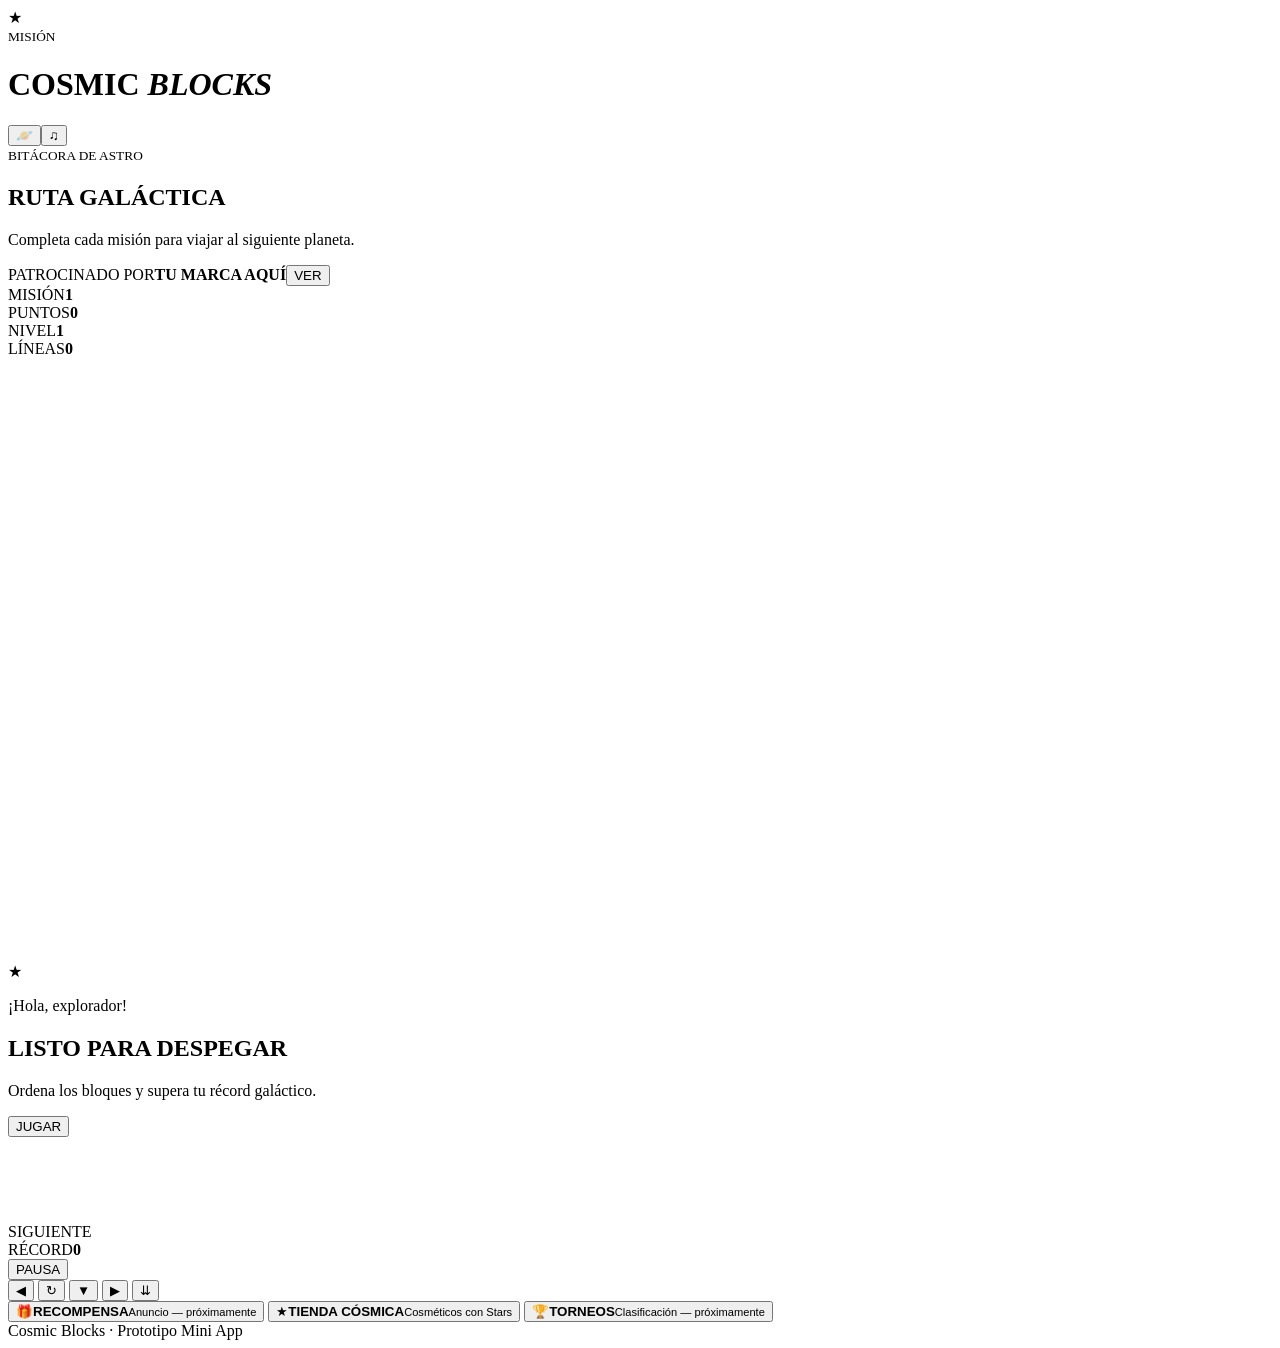
==== index.html @ 11ac59af "feat: add index.html for Cosmic Blocks Mini App" ====
<!doctype html>
<html lang="es">
<head>
  <meta charset="UTF-8" />
  <meta name="viewport" content="width=device-width,initial-scale=1,viewport-fit=cover,user-scalable=no" />
  <meta name="theme-color" content="#09051d" />
  <title>Cosmic Blocks</title>
  <script src="https://telegram.org/js/telegram-web-app.js?63"></script>
  <link rel="stylesheet" href="styles.css" />
</head>
<body>
  <div class="stars" aria-hidden="true"></div>
  <main class="app-shell">
    <header class="topbar">
      <div class="brand">
        <div class="mascot" aria-label="Astro, mascota de Cosmic Blocks"><span>★</span></div>
        <div><small>MISIÓN</small><h1>COSMIC <em>BLOCKS</em></h1></div>
      </div>
      <div class="header-actions"><button id="mapButton" class="icon-button" aria-label="Ver mapa galáctico">🪐</button><button id="soundButton" class="icon-button" aria-label="Activar o silenciar sonido">♫</button></div>
    </header>

    <section id="mapScreen" class="map-screen">
      <div class="map-heading"><small>BITÁCORA DE ASTRO</small><h2>RUTA GALÁCTICA</h2><p>Completa cada misión para viajar al siguiente planeta.</p></div>
      <div id="missionPath" class="mission-path" aria-label="Selección de misiones"></div>
    </section>

    <div id="gameScreen" class="game-screen hidden">

    <section class="sponsor" aria-label="Patrocinador">
      <span>PATROCINADO POR</span><strong>TU MARCA AQUÍ</strong><button id="sponsorButton">VER</button>
    </section>

    <section class="game-layout">
      <aside class="stats left-panel">
        <article><span>MISIÓN</span><strong id="missionNumber">1</strong></article>
        <article><span>PUNTOS</span><strong id="score">0</strong></article>
        <article><span>NIVEL</span><strong id="level">1</strong></article>
        <article><span>LÍNEAS</span><strong id="lines">0</strong></article>
      </aside>

      <div class="board-wrap">
        <canvas id="game" width="300" height="600" aria-label="Tablero de Cosmic Blocks"></canvas>
        <div id="overlay" class="overlay">
          <div class="overlay-mascot">★</div>
          <p id="welcome">¡Hola, explorador!</p>
          <h2 id="overlayTitle">LISTO PARA DESPEGAR</h2>
          <p id="overlayText">Ordena los bloques y supera tu récord galáctico.</p>
          <button id="startButton" class="primary">JUGAR</button>
        </div>
        <div id="combo" class="combo" aria-live="polite"></div>
      </div>

      <aside class="right-panel">
        <article class="next-card"><span>SIGUIENTE</span><canvas id="next" width="100" height="100"></canvas></article>
        <article><span>RÉCORD</span><strong id="highScore">0</strong></article>
        <button id="pauseButton" class="secondary">PAUSA</button>
      </aside>
    </section>

    <nav class="touch-controls" aria-label="Controles del juego">
      <button data-action="left" aria-label="Mover a la izquierda">◀</button>
      <button data-action="rotate" aria-label="Girar">↻</button>
      <button data-action="down" aria-label="Bajar">▼</button>
      <button data-action="right" aria-label="Mover a la derecha">▶</button>
      <button data-action="drop" class="drop" aria-label="Caída rápida">⇊</button>
    </nav>

    <section class="economy">
      <button id="rewardButton"><span>🎁</span><b>RECOMPENSA</b><small>Anuncio — próximamente</small></button>
      <button id="shopButton"><span>★</span><b>TIENDA CÓSMICA</b><small>Cosméticos con Stars</small></button>
      <button id="tournamentButton"><span>🏆</span><b>TORNEOS</b><small>Clasificación — próximamente</small></button>
    </section>
    </div>
    <footer>Cosmic Blocks · Prototipo Mini App</footer>
  </main>
  <script src="app.js"></script>
</body>
</html>
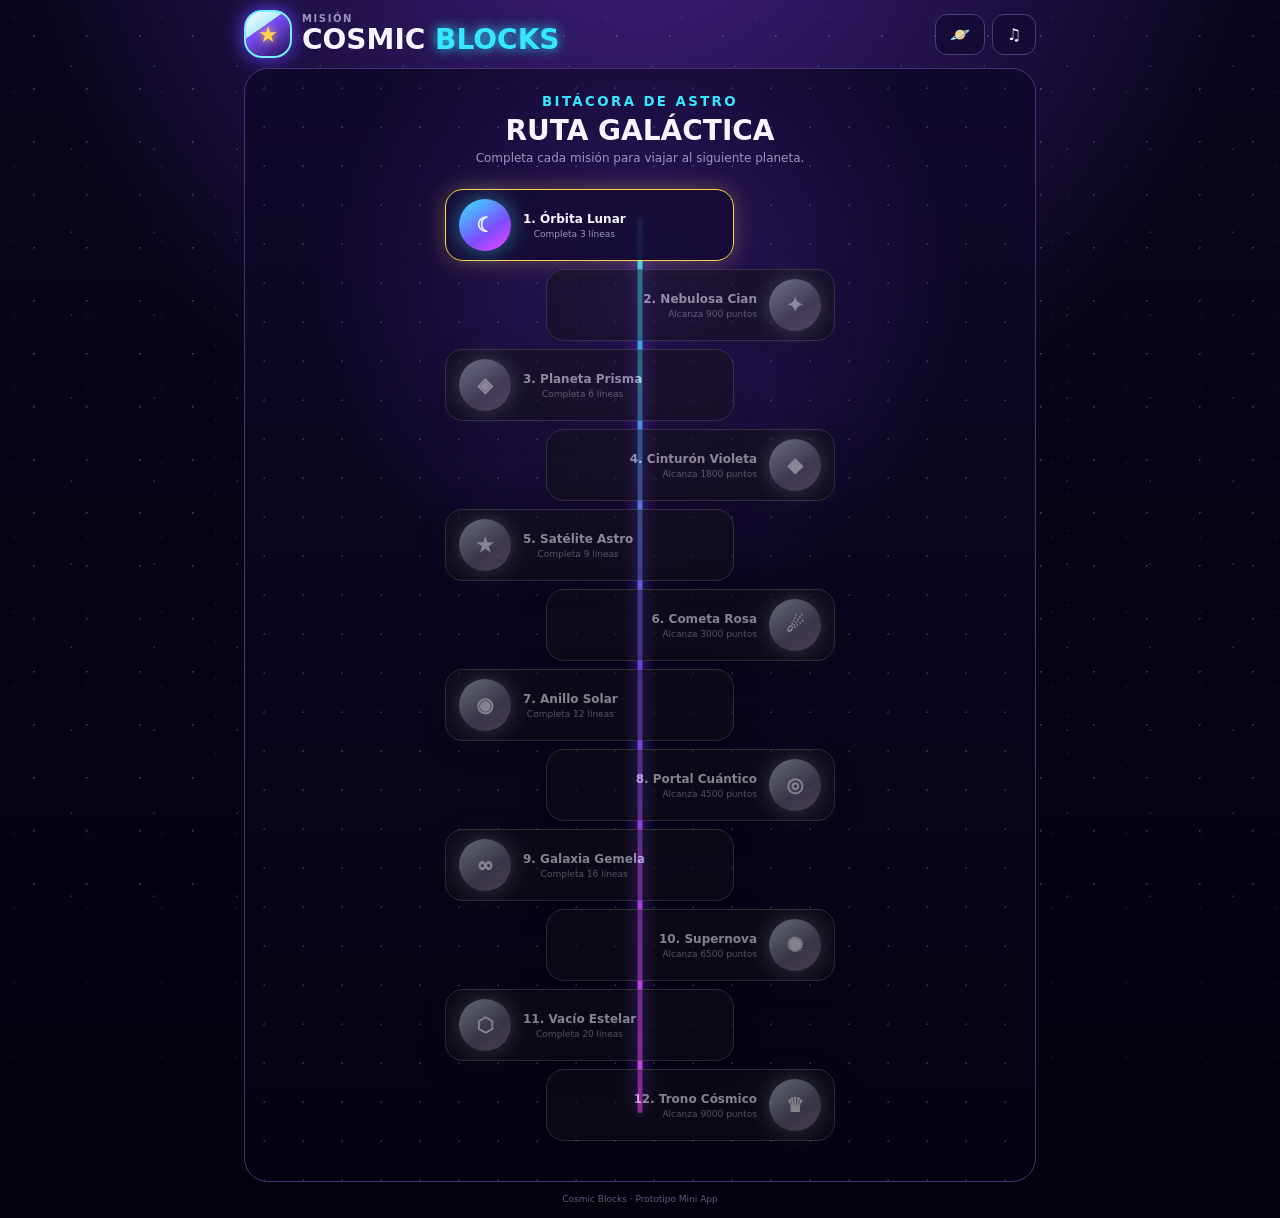
==== commit d72a8b24: "feat: label Astro merchandise shop" ====
--- a/index.html
+++ b/index.html
@@ -67,7 +67,7 @@
 
     <section class="economy">
       <button id="rewardButton"><span>🎁</span><b>RECOMPENSA</b><small>Anuncio — próximamente</small></button>
-      <button id="shopButton"><span>★</span><b>TIENDA CÓSMICA</b><small>Cosméticos con Stars</small></button>
+      <button id="shopButton"><span>★</span><b>MERCH DE ASTRO</b><small>Redbubble · productos físicos</small></button>
       <button id="tournamentButton"><span>🏆</span><b>TORNEOS</b><small>Clasificación — próximamente</small></button>
     </section>
     </div>
--- a/styles.css
+++ b/styles.css
@@ -0,0 +1,20 @@
+:root{--bg:#070314;--panel:rgba(20,11,52,.78);--cyan:#36e8ff;--pink:#f347ff;--violet:#7c4dff;--gold:#ffd34d;--text:#f7f4ff;--muted:#9d94bd;--safe-top:env(safe-area-inset-top);--safe-bottom:env(safe-area-inset-bottom)}
+*{box-sizing:border-box;-webkit-tap-highlight-color:transparent}
+html,body{margin:0;min-height:100%;background:var(--bg);color:var(--text);font-family:Inter,ui-rounded,"Arial Rounded MT Bold",system-ui,sans-serif;overflow-x:hidden}
+body{background:radial-gradient(circle at 50% -10%,#402080 0,transparent 42%),linear-gradient(#09051d,#04020c);touch-action:manipulation}
+.stars,.stars:before,.stars:after{position:fixed;inset:0;pointer-events:none;content:"";background-image:radial-gradient(#fff 1px,transparent 1px),radial-gradient(#56ddff 1px,transparent 1px);background-size:53px 53px,83px 83px;background-position:7px 9px,30px 25px;opacity:.2;animation:drift 28s linear infinite}
+.stars:before{transform:scale(1.4);opacity:.18;animation-duration:45s}.stars:after{transform:scale(.7);opacity:.35;animation-duration:19s}
+@keyframes drift{to{background-position:7px 809px,30px 625px}}
+.app-shell{position:relative;width:min(100%,820px);margin:auto;padding:calc(10px + var(--safe-top)) 14px calc(14px + var(--safe-bottom))}
+.topbar,.brand,.sponsor,.game-layout,.touch-controls,.economy{display:flex;align-items:center}.topbar{justify-content:space-between;margin-bottom:10px}.brand{gap:10px}.brand small,.stats span,.right-panel span,.next-card>span{display:block;color:var(--muted);font-weight:800;font-size:10px;letter-spacing:.16em}.brand h1{font-size:clamp(18px,4vw,28px);line-height:1;margin:2px 0}.brand em{color:var(--cyan);font-style:normal;text-shadow:0 0 12px #2dd9ff}
+.mascot{display:grid;place-items:center;width:48px;height:48px;border-radius:18px;background:linear-gradient(145deg,#fff,#b7ebff 35%,#7b4dff 36%,#261251);border:2px solid #74edff;box-shadow:0 0 20px #5f43ff}.mascot span{color:var(--gold);font-size:22px;text-shadow:0 0 10px var(--gold)}
+button{font:inherit;color:inherit;border:0;cursor:pointer}.icon-button,.secondary{background:var(--panel);border:1px solid #4d3c7c;border-radius:12px;padding:10px 14px}.sponsor{justify-content:center;gap:10px;padding:7px 10px;margin-bottom:10px;border:1px solid #4d3c7c;border-radius:12px;background:linear-gradient(90deg,rgba(124,77,255,.18),rgba(54,232,255,.1));font-size:10px}.sponsor span{color:var(--muted)}.sponsor strong{letter-spacing:.1em}.sponsor button{margin-left:auto;background:#352268;border-radius:8px;padding:5px 9px;font-size:9px}
+.game-layout{justify-content:center;align-items:flex-start;gap:10px}.stats,.right-panel{display:grid;gap:9px;width:100px}.stats article,.right-panel article{padding:12px 9px;border:1px solid #40336a;border-radius:14px;background:var(--panel);box-shadow:inset 0 0 20px rgba(110,59,255,.08)}.stats strong,.right-panel strong{display:block;margin-top:4px;font-size:20px;color:#fff}.stats article:first-child strong{color:var(--cyan)}
+.board-wrap{position:relative;border-radius:14px;padding:4px;background:linear-gradient(145deg,var(--cyan),var(--violet),var(--pink));box-shadow:0 0 34px rgba(92,63,255,.45)}#game{display:block;width:min(42vw,300px);height:auto;aspect-ratio:1/2;background:rgba(3,2,15,.94);border-radius:10px}.next-card{text-align:center}.next-card canvas{width:72px;height:72px}.secondary{font-size:11px;font-weight:900;letter-spacing:.08em}
+.overlay{position:absolute;inset:4px;display:flex;flex-direction:column;align-items:center;justify-content:center;text-align:center;padding:22px;background:rgba(5,2,20,.86);backdrop-filter:blur(8px);border-radius:10px;z-index:3}.overlay.hidden{display:none}.overlay-mascot{display:grid;place-items:center;width:68px;height:68px;border-radius:24px;background:linear-gradient(145deg,#5eeaff,#784aff 55%,#f34dff);font-size:34px;color:var(--gold);box-shadow:0 0 30px #7049ff}.overlay h2{margin:10px 0 4px;font-size:clamp(18px,4vw,30px);line-height:1}.overlay p{margin:6px 0;color:#c9c2df;font-size:12px}.primary{margin-top:14px;padding:12px 28px;border-radius:12px;background:linear-gradient(90deg,#28dfff,#8c51ff);font-weight:950;letter-spacing:.13em;box-shadow:0 8px 28px rgba(61,210,255,.3)}.combo{position:absolute;left:50%;top:43%;transform:translate(-50%,-50%) scale(.6);font-size:28px;font-weight:950;color:var(--gold);text-shadow:0 0 18px #ff5dcb;opacity:0;pointer-events:none}.combo.show{animation:combo .8s ease-out}@keyframes combo{35%{opacity:1;transform:translate(-50%,-50%) scale(1.2)}100%{opacity:0;transform:translate(-50%,-80%) scale(1)}}
+.touch-controls{justify-content:center;gap:8px;margin:12px auto}.touch-controls button{width:52px;height:48px;border-radius:14px;border:1px solid #554181;background:linear-gradient(#24164f,#130b31);font-size:20px;box-shadow:0 5px 0 #09051b}.touch-controls button:active{transform:translateY(3px);box-shadow:0 2px 0 #09051b}.touch-controls .drop{color:var(--gold);border-color:#8f7128}
+.economy{gap:8px;justify-content:center}.economy button{display:grid;grid-template-columns:30px 1fr;text-align:left;align-items:center;width:31%;min-height:56px;padding:8px;border:1px solid #43356c;border-radius:13px;background:var(--panel)}.economy button>span{grid-row:1/3;font-size:20px}.economy b{font-size:10px;letter-spacing:.04em}.economy small{font-size:8px;color:var(--muted)}footer{text-align:center;color:#625a7b;font-size:9px;margin-top:12px}
+@media(max-width:560px){.app-shell{padding-left:8px;padding-right:8px}.game-layout{gap:5px}.stats,.right-panel{width:72px}.stats article,.right-panel article{padding:8px 5px}.stats strong,.right-panel strong{font-size:14px}.next-card canvas{width:58px;height:58px}#game{width:min(54vw,270px)}.touch-controls{gap:5px}.touch-controls button{width:46px;height:44px}.economy{overflow-x:auto;justify-content:flex-start}.economy button{min-width:145px}.sponsor{font-size:8px}}
+@media(prefers-reduced-motion:reduce){*{animation-duration:.01ms!important;animation-iteration-count:1!important}}
+.header-actions{display:flex;gap:7px}.hidden{display:none!important}
+.map-screen{position:relative;min-height:680px;margin-top:8px;padding:22px 12px 40px;border:1px solid #463374;border-radius:24px;overflow:hidden;background:radial-gradient(circle at 50% 20%,rgba(81,44,160,.45),transparent 33%),linear-gradient(180deg,rgba(16,8,44,.95),rgba(5,3,18,.95))}.map-screen:before{content:"";position:absolute;inset:0;background-image:radial-gradient(#fff 1px,transparent 1px);background-size:39px 39px;opacity:.16}.map-heading{position:relative;text-align:center}.map-heading small{color:var(--cyan);font-weight:900;letter-spacing:.18em}.map-heading h2{margin:4px 0;font-size:28px}.map-heading p{margin:0;color:var(--muted);font-size:12px}.mission-path{position:relative;width:min(390px,100%);margin:24px auto 0;display:grid;gap:8px}.mission-path:before{content:"";position:absolute;top:28px;bottom:28px;left:50%;width:5px;transform:translateX(-50%);background:linear-gradient(var(--cyan),var(--violet),var(--pink));box-shadow:0 0 16px var(--violet);border-radius:10px}.mission-node{position:relative;display:flex;align-items:center;gap:12px;width:74%;min-height:72px;padding:9px 13px;border:1px solid #584392;border-radius:18px;background:rgba(21,12,54,.92);box-shadow:0 8px 28px rgba(0,0,0,.3);z-index:1}.mission-node:nth-child(even){justify-self:end;flex-direction:row-reverse;text-align:right}.mission-node .planet{display:grid;place-items:center;flex:0 0 52px;height:52px;border-radius:50%;background:linear-gradient(145deg,var(--cyan),var(--violet) 60%,var(--pink));font-size:20px;font-weight:950;box-shadow:0 0 22px rgba(70,220,255,.48)}.mission-node b{display:block;font-size:12px}.mission-node small{display:block;margin-top:3px;color:var(--muted);font-size:9px}.mission-node.locked{filter:grayscale(.9);opacity:.52}.mission-node.completed .planet:after{content:"✓";position:absolute;margin:42px 0 0 38px;display:grid;place-items:center;width:20px;height:20px;border-radius:50%;background:#45e884;color:#06120b;font-size:12px}.mission-node.current{border-color:var(--gold);box-shadow:0 0 22px rgba(255,211,77,.28)}
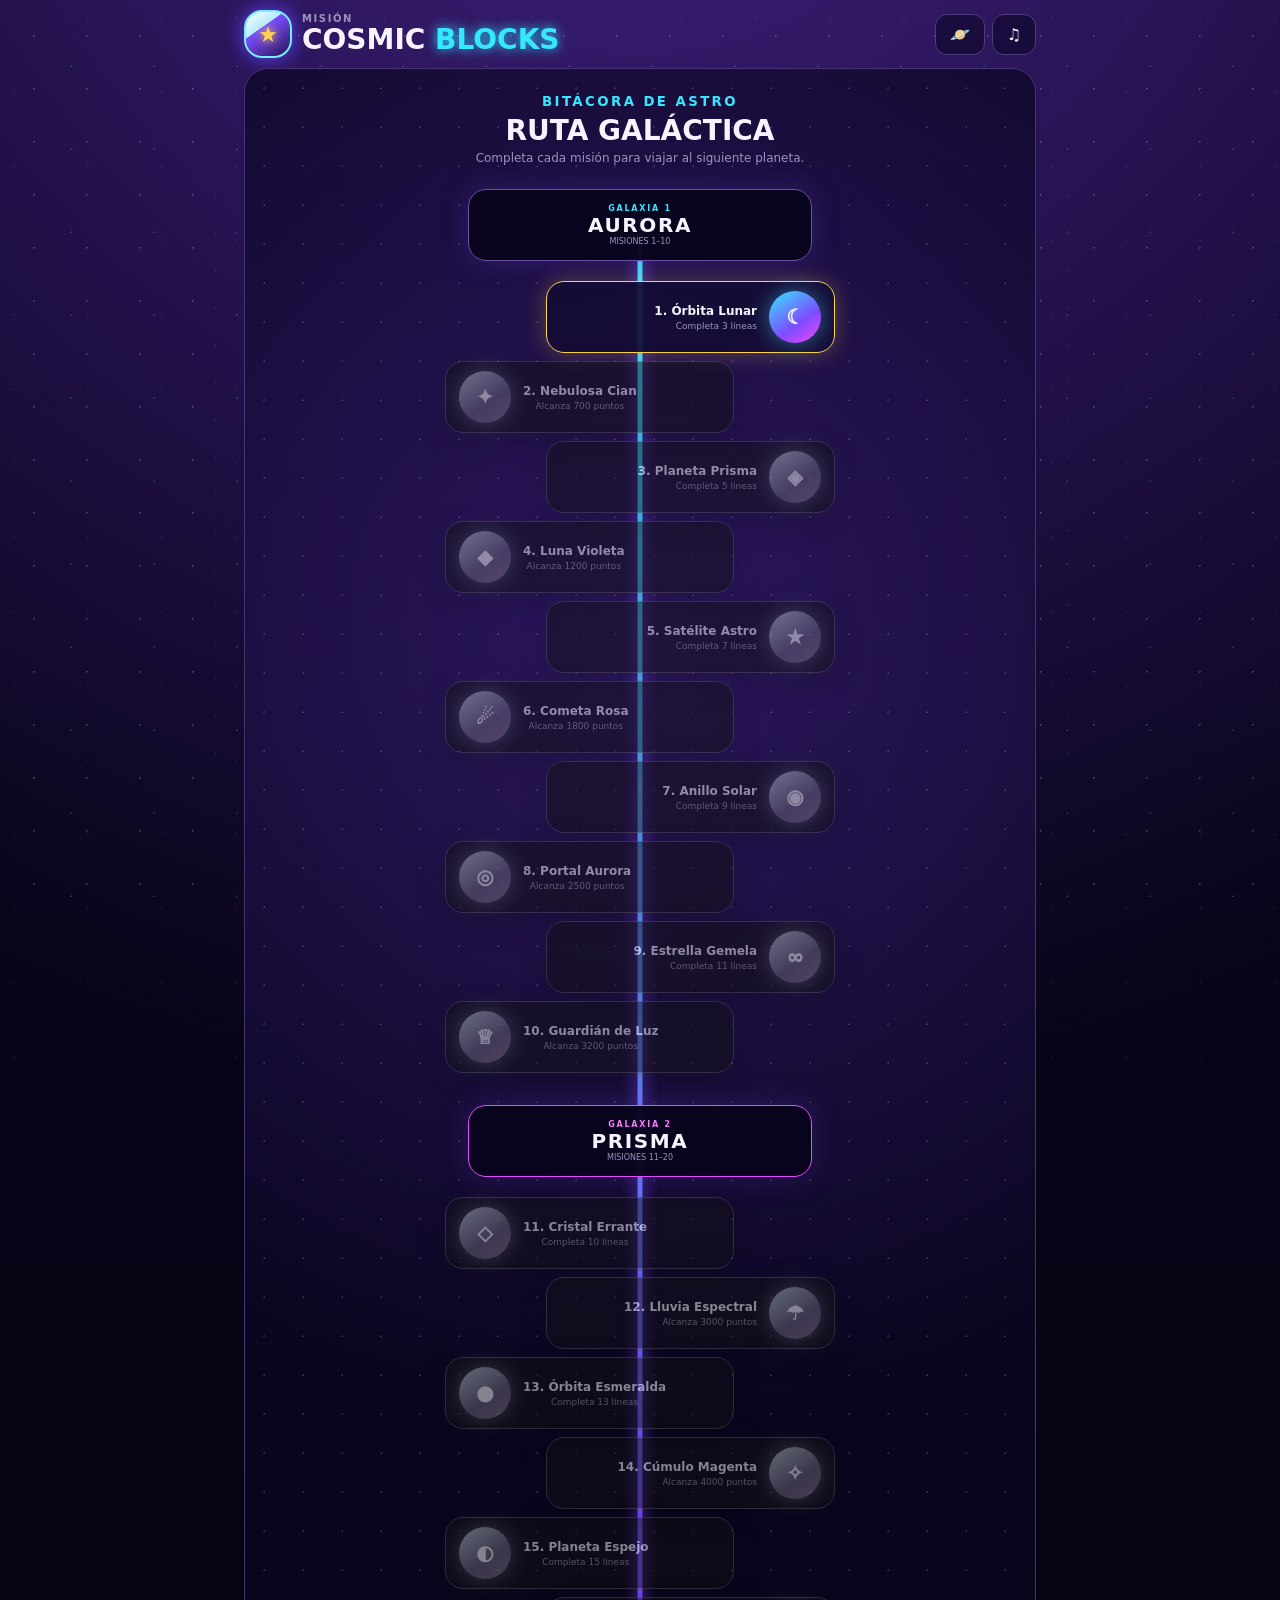
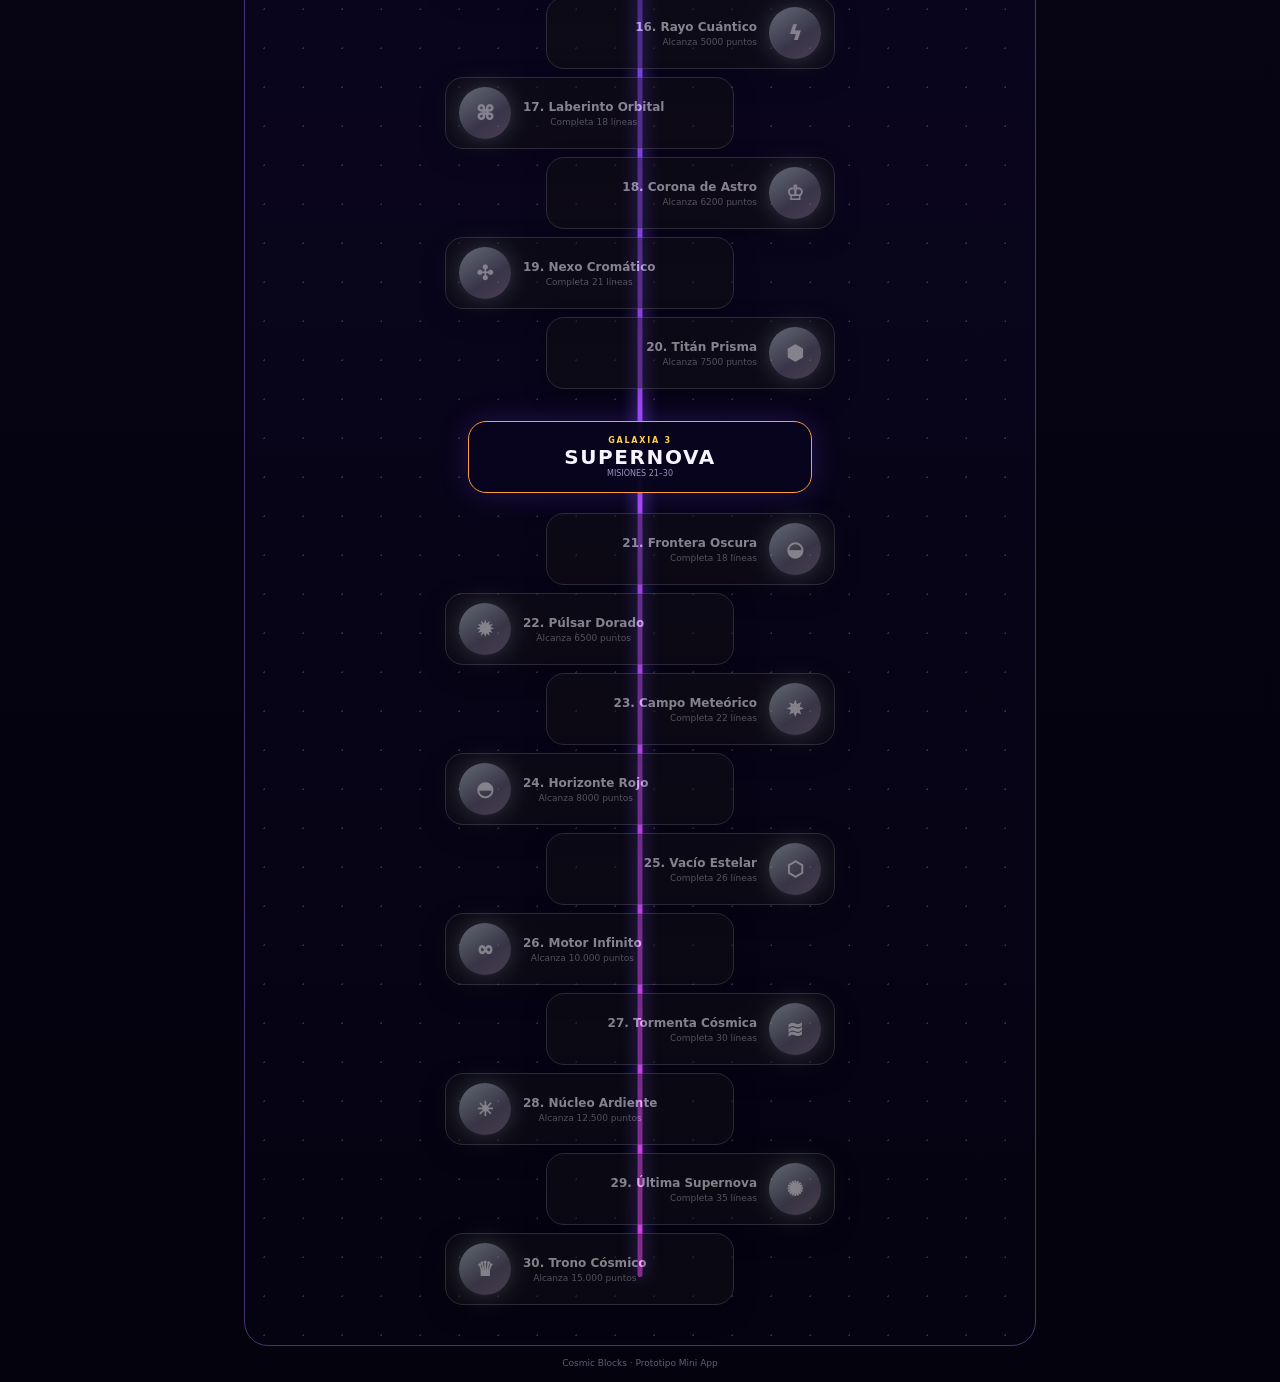
==== commit 018ce29c: "feat: add non-interactive peeking Astro companion" ====
--- a/index.html
+++ b/index.html
@@ -25,6 +25,7 @@
     </section>
 
     <div id="gameScreen" class="game-screen hidden">
+    <div class="peek-astro" aria-hidden="true"><div class="peek-helmet"><span class="peek-star">★</span><span class="peek-face">◕‿◕</span></div><div class="peek-hand">●</div></div>
 
     <section class="sponsor" aria-label="Patrocinador">
       <span>PATROCINADO POR</span><strong>TU MARCA AQUÍ</strong><button id="sponsorButton">VER</button>
@@ -67,7 +68,7 @@
 
     <section class="economy">
       <button id="rewardButton"><span>🎁</span><b>RECOMPENSA</b><small>Anuncio — próximamente</small></button>
-      <button id="shopButton"><span>★</span><b>MERCH DE ASTRO</b><small>Redbubble · productos físicos</small></button>
+      <button id="shopButton"><span>★</span><b>TIENDA CÓSMICA</b><small>Cosméticos con Stars</small></button>
       <button id="tournamentButton"><span>🏆</span><b>TORNEOS</b><small>Clasificación — próximamente</small></button>
     </section>
     </div>
--- a/styles.css
+++ b/styles.css
@@ -1,4 +1,4 @@
-:root{--bg:#070314;--panel:rgba(20,11,52,.78);--cyan:#36e8ff;--pink:#f347ff;--violet:#7c4dff;--gold:#ffd34d;--text:#f7f4ff;--muted:#9d94bd;--safe-top:env(safe-area-inset-top);--safe-bottom:env(safe-area-inset-bottom)}
+:root{--bg:#070314;--panel:rgba(20,11,52,.78);--cyan:#36e8ff;--pink:#f347ff;--violet:#7c4dff;--gold:#ffd34d;--text:#f7f4ff;--muted:#9d94bd;--safe-top:max(env(safe-area-inset-top),var(--tg-content-safe-area-inset-top,0px));--safe-bottom:max(env(safe-area-inset-bottom),var(--tg-content-safe-area-inset-bottom,0px))}
 *{box-sizing:border-box;-webkit-tap-highlight-color:transparent}
 html,body{margin:0;min-height:100%;background:var(--bg);color:var(--text);font-family:Inter,ui-rounded,"Arial Rounded MT Bold",system-ui,sans-serif;overflow-x:hidden}
 body{background:radial-gradient(circle at 50% -10%,#402080 0,transparent 42%),linear-gradient(#09051d,#04020c);touch-action:manipulation}
@@ -16,5 +16,7 @@
 .economy{gap:8px;justify-content:center}.economy button{display:grid;grid-template-columns:30px 1fr;text-align:left;align-items:center;width:31%;min-height:56px;padding:8px;border:1px solid #43356c;border-radius:13px;background:var(--panel)}.economy button>span{grid-row:1/3;font-size:20px}.economy b{font-size:10px;letter-spacing:.04em}.economy small{font-size:8px;color:var(--muted)}footer{text-align:center;color:#625a7b;font-size:9px;margin-top:12px}
 @media(max-width:560px){.app-shell{padding-left:8px;padding-right:8px}.game-layout{gap:5px}.stats,.right-panel{width:72px}.stats article,.right-panel article{padding:8px 5px}.stats strong,.right-panel strong{font-size:14px}.next-card canvas{width:58px;height:58px}#game{width:min(54vw,270px)}.touch-controls{gap:5px}.touch-controls button{width:46px;height:44px}.economy{overflow-x:auto;justify-content:flex-start}.economy button{min-width:145px}.sponsor{font-size:8px}}
 @media(prefers-reduced-motion:reduce){*{animation-duration:.01ms!important;animation-iteration-count:1!important}}
+@media(max-height:760px){.app-shell{padding-top:calc(6px + var(--safe-top))}.topbar{margin-bottom:6px}.mascot{width:40px;height:40px}.brand h1{font-size:18px}.sponsor{margin-bottom:6px;padding-top:5px;padding-bottom:5px}#game{width:min(46vw,220px)}.stats,.right-panel{gap:5px}.stats article,.right-panel article{padding-top:6px;padding-bottom:6px}.touch-controls{margin:7px auto}.touch-controls button{height:40px}.economy button{min-height:48px}}
 .header-actions{display:flex;gap:7px}.hidden{display:none!important}
 .map-screen{position:relative;min-height:680px;margin-top:8px;padding:22px 12px 40px;border:1px solid #463374;border-radius:24px;overflow:hidden;background:radial-gradient(circle at 50% 20%,rgba(81,44,160,.45),transparent 33%),linear-gradient(180deg,rgba(16,8,44,.95),rgba(5,3,18,.95))}.map-screen:before{content:"";position:absolute;inset:0;background-image:radial-gradient(#fff 1px,transparent 1px);background-size:39px 39px;opacity:.16}.map-heading{position:relative;text-align:center}.map-heading small{color:var(--cyan);font-weight:900;letter-spacing:.18em}.map-heading h2{margin:4px 0;font-size:28px}.map-heading p{margin:0;color:var(--muted);font-size:12px}.mission-path{position:relative;width:min(390px,100%);margin:24px auto 0;display:grid;gap:8px}.mission-path:before{content:"";position:absolute;top:28px;bottom:28px;left:50%;width:5px;transform:translateX(-50%);background:linear-gradient(var(--cyan),var(--violet),var(--pink));box-shadow:0 0 16px var(--violet);border-radius:10px}.mission-node{position:relative;display:flex;align-items:center;gap:12px;width:74%;min-height:72px;padding:9px 13px;border:1px solid #584392;border-radius:18px;background:rgba(21,12,54,.92);box-shadow:0 8px 28px rgba(0,0,0,.3);z-index:1}.mission-node:nth-child(even){justify-self:end;flex-direction:row-reverse;text-align:right}.mission-node .planet{display:grid;place-items:center;flex:0 0 52px;height:52px;border-radius:50%;background:linear-gradient(145deg,var(--cyan),var(--violet) 60%,var(--pink));font-size:20px;font-weight:950;box-shadow:0 0 22px rgba(70,220,255,.48)}.mission-node b{display:block;font-size:12px}.mission-node small{display:block;margin-top:3px;color:var(--muted);font-size:9px}.mission-node.locked{filter:grayscale(.9);opacity:.52}.mission-node.completed .planet:after{content:"✓";position:absolute;margin:42px 0 0 38px;display:grid;place-items:center;width:20px;height:20px;border-radius:50%;background:#45e884;color:#06120b;font-size:12px}.mission-node.current{border-color:var(--gold);box-shadow:0 0 22px rgba(255,211,77,.28)}
+.galaxy-heading{position:relative;z-index:2;display:grid;justify-items:center;width:88%;margin:24px auto 12px;padding:14px;border:1px solid #6a51a0;border-radius:18px;background:rgba(9,5,30,.96);box-shadow:0 0 28px rgba(91,56,190,.32);text-transform:uppercase}.galaxy-heading:first-child{margin-top:0}.galaxy-heading span{font-size:8px;letter-spacing:.22em;color:var(--cyan);font-weight:900}.galaxy-heading strong{font-size:20px;letter-spacing:.08em}.galaxy-heading small{font-size:8px;color:var(--muted)}.galaxy-2{border-color:#e14dff}.galaxy-2 span{color:#f47cff}.galaxy-3{border-color:#ff9d3d}.galaxy-3 span{color:var(--gold)}
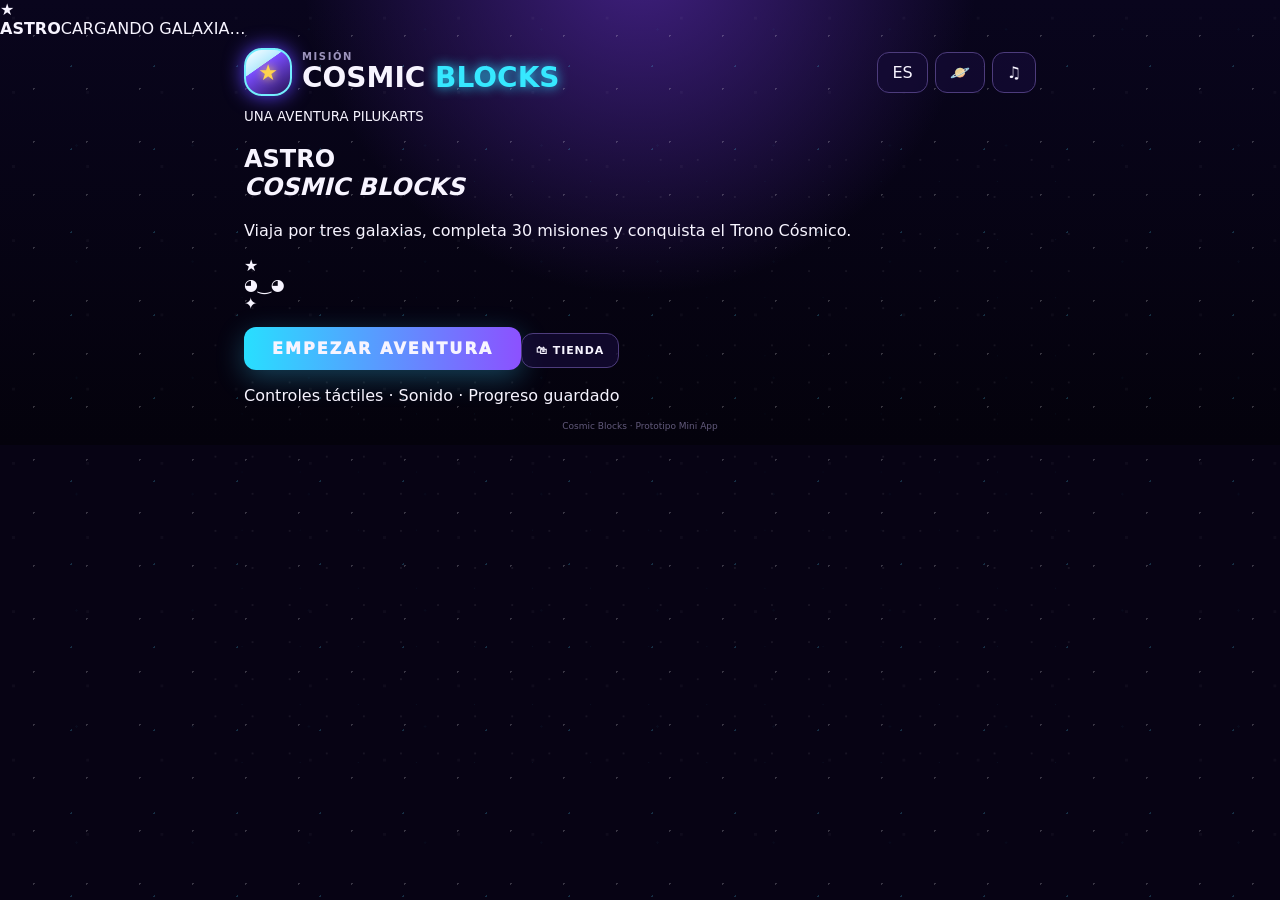
==== commit 9ea9ac69: "feat: add animated landing, loading screen and ES-EN support" ====
--- a/index.html
+++ b/index.html
@@ -9,6 +9,7 @@
   <link rel="stylesheet" href="styles.css" />
 </head>
 <body>
+  <div id="splashScreen" class="splash-screen"><div class="splash-astro">★</div><strong>ASTRO</strong><span id="loadingText">CARGANDO GALAXIA…</span><i></i></div>
   <div class="stars" aria-hidden="true"></div>
   <main class="app-shell">
     <header class="topbar">
@@ -16,11 +17,18 @@
         <div class="mascot" aria-label="Astro, mascota de Cosmic Blocks"><span>★</span></div>
         <div><small>MISIÓN</small><h1>COSMIC <em>BLOCKS</em></h1></div>
       </div>
-      <div class="header-actions"><button id="mapButton" class="icon-button" aria-label="Ver mapa galáctico">🪐</button><button id="soundButton" class="icon-button" aria-label="Activar o silenciar sonido">♫</button></div>
+      <div class="header-actions"><button id="langButton" class="icon-button language-button" aria-label="Cambiar idioma">ES</button><button id="mapButton" class="icon-button" aria-label="Ver mapa galáctico">🪐</button><button id="soundButton" class="icon-button" aria-label="Activar o silenciar sonido">♫</button></div>
     </header>
 
-    <section id="mapScreen" class="map-screen">
-      <div class="map-heading"><small>BITÁCORA DE ASTRO</small><h2>RUTA GALÁCTICA</h2><p>Completa cada misión para viajar al siguiente planeta.</p></div>
+    <section id="landingScreen" class="landing-screen">
+      <div class="landing-copy"><small id="landingKicker">UNA AVENTURA PILUKARTS</small><h2>ASTRO<br><em>COSMIC BLOCKS</em></h2><p id="landingDescription">Viaja por tres galaxias, completa 30 misiones y conquista el Trono Cósmico.</p></div>
+      <div class="astro-stage" aria-hidden="true"><div class="orbit-line"></div><div class="walking-astro"><div class="walker-antenna">★</div><div class="walker-head"><span>◕‿◕</span></div><div class="walker-body">✦</div><i class="walker-arm arm-left"></i><i class="walker-arm arm-right"></i><i class="walker-leg leg-left"></i><i class="walker-leg leg-right"></i></div><div class="stage-planet"></div></div>
+      <div class="landing-actions"><button id="adventureButton" class="primary">EMPEZAR AVENTURA</button><button id="landingShopButton" class="secondary">🛍 TIENDA</button></div>
+      <p id="landingHint" class="landing-hint">Controles táctiles · Sonido · Progreso guardado</p>
+    </section>
+
+    <section id="mapScreen" class="map-screen hidden">
+      <div class="map-heading"><small id="mapKicker">BITÁCORA DE ASTRO</small><h2 id="mapTitle">RUTA GALÁCTICA</h2><p id="mapDescription">Completa cada misión para viajar al siguiente planeta.</p></div>
       <div id="missionPath" class="mission-path" aria-label="Selección de misiones"></div>
     </section>
 
@@ -74,6 +82,6 @@
     </div>
     <footer>Cosmic Blocks · Prototipo Mini App</footer>
   </main>
-  <script src="app.js"></script>
+  <script src="app.js?v=20260914-3"></script>
 </body>
 </html>
--- a/styles.css
+++ b/styles.css
@@ -20,3 +20,5 @@
 .header-actions{display:flex;gap:7px}.hidden{display:none!important}
 .map-screen{position:relative;min-height:680px;margin-top:8px;padding:22px 12px 40px;border:1px solid #463374;border-radius:24px;overflow:hidden;background:radial-gradient(circle at 50% 20%,rgba(81,44,160,.45),transparent 33%),linear-gradient(180deg,rgba(16,8,44,.95),rgba(5,3,18,.95))}.map-screen:before{content:"";position:absolute;inset:0;background-image:radial-gradient(#fff 1px,transparent 1px);background-size:39px 39px;opacity:.16}.map-heading{position:relative;text-align:center}.map-heading small{color:var(--cyan);font-weight:900;letter-spacing:.18em}.map-heading h2{margin:4px 0;font-size:28px}.map-heading p{margin:0;color:var(--muted);font-size:12px}.mission-path{position:relative;width:min(390px,100%);margin:24px auto 0;display:grid;gap:8px}.mission-path:before{content:"";position:absolute;top:28px;bottom:28px;left:50%;width:5px;transform:translateX(-50%);background:linear-gradient(var(--cyan),var(--violet),var(--pink));box-shadow:0 0 16px var(--violet);border-radius:10px}.mission-node{position:relative;display:flex;align-items:center;gap:12px;width:74%;min-height:72px;padding:9px 13px;border:1px solid #584392;border-radius:18px;background:rgba(21,12,54,.92);box-shadow:0 8px 28px rgba(0,0,0,.3);z-index:1}.mission-node:nth-child(even){justify-self:end;flex-direction:row-reverse;text-align:right}.mission-node .planet{display:grid;place-items:center;flex:0 0 52px;height:52px;border-radius:50%;background:linear-gradient(145deg,var(--cyan),var(--violet) 60%,var(--pink));font-size:20px;font-weight:950;box-shadow:0 0 22px rgba(70,220,255,.48)}.mission-node b{display:block;font-size:12px}.mission-node small{display:block;margin-top:3px;color:var(--muted);font-size:9px}.mission-node.locked{filter:grayscale(.9);opacity:.52}.mission-node.completed .planet:after{content:"✓";position:absolute;margin:42px 0 0 38px;display:grid;place-items:center;width:20px;height:20px;border-radius:50%;background:#45e884;color:#06120b;font-size:12px}.mission-node.current{border-color:var(--gold);box-shadow:0 0 22px rgba(255,211,77,.28)}
 .galaxy-heading{position:relative;z-index:2;display:grid;justify-items:center;width:88%;margin:24px auto 12px;padding:14px;border:1px solid #6a51a0;border-radius:18px;background:rgba(9,5,30,.96);box-shadow:0 0 28px rgba(91,56,190,.32);text-transform:uppercase}.galaxy-heading:first-child{margin-top:0}.galaxy-heading span{font-size:8px;letter-spacing:.22em;color:var(--cyan);font-weight:900}.galaxy-heading strong{font-size:20px;letter-spacing:.08em}.galaxy-heading small{font-size:8px;color:var(--muted)}.galaxy-2{border-color:#e14dff}.galaxy-2 span{color:#f47cff}.galaxy-3{border-color:#ff9d3d}.galaxy-3 span{color:var(--gold)}
+.peek-astro{position:fixed;right:-31px;top:56%;z-index:4;width:82px;height:92px;pointer-events:none;filter:drop-shadow(0 0 16px rgba(67,226,255,.6));animation:astro-peek 4.5s ease-in-out infinite}.peek-helmet{position:relative;display:grid;place-items:center;width:74px;height:68px;border:4px solid #d8f7ff;border-radius:45% 45% 40% 40%;background:linear-gradient(145deg,#7df2ff,#7750ff 52%,#24134e);box-shadow:inset 0 0 12px #fff}.peek-face{display:grid;place-items:center;width:55px;height:42px;border-radius:45%;background:radial-gradient(circle at 50% 25%,#245fc1,#09042a 72%);color:#8df6ff;font-size:15px;font-weight:950;letter-spacing:-2px}.peek-star{position:absolute;top:-10px;left:23px;display:grid;place-items:center;width:27px;height:20px;border-radius:8px;background:#ffba31;color:#fff7b0;font-size:12px;z-index:1}.peek-hand{position:absolute;left:3px;bottom:5px;display:grid;place-items:center;width:28px;height:28px;border:3px solid #c9f7ff;border-radius:50%;background:#5c67ff;color:#8df6ff}@keyframes astro-peek{0%,100%{transform:translateX(10px) rotate(-4deg)}50%{transform:translateX(0) translateY(-8px) rotate(2deg)}}
+@media(max-width:560px){.peek-astro{right:-39px;top:62%;scale:.82;transform-origin:right center;opacity:.82}}
